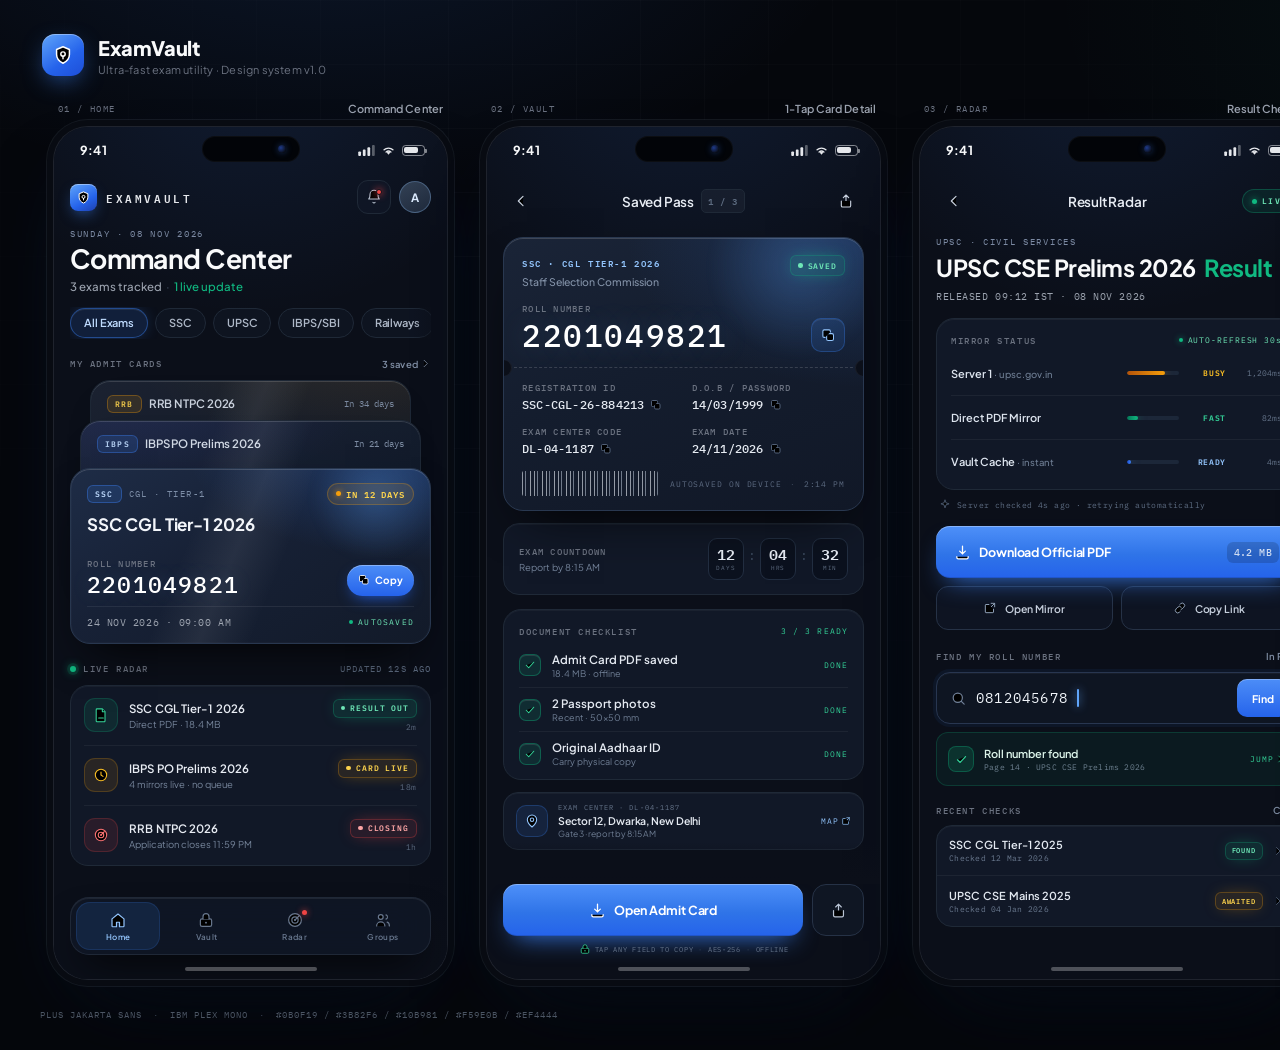
==== design/index.html @ 0d9f6119 "ExamVault: Flutter app, edge infra, design system App (Flutter 3.47, Material 3, Riverpod 3): - 4 sc" ====
<!DOCTYPE html>
<html lang="en">
<head>
<meta charset="UTF-8" />
<meta name="viewport" content="width=device-width, initial-scale=1.0" />
<title>ExamVault — Mobile UI · Dark Navy</title>
<link rel="preconnect" href="https://fonts.googleapis.com" />
<link rel="preconnect" href="https://fonts.gstatic.com" crossorigin />
<link href="https://fonts.googleapis.com/css2?family=Plus+Jakarta+Sans:wght@400;500;600;700;800&family=IBM+Plex+Mono:wght@400;500;600&display=swap" rel="stylesheet" />
<link rel="stylesheet" href="styles.css" />
</head>
<body>

<svg width="0" height="0" style="position:absolute" aria-hidden="true">
  <defs>
    <symbol id="i-vault" viewBox="0 0 24 24"><path d="M12 3l7 3v5.5c0 4.3-2.9 7.6-7 9.5-4.1-1.9-7-5.2-7-9.5V6l7-3z" stroke="currentColor" stroke-width="1.6" stroke-linejoin="round"/><circle cx="12" cy="11" r="2.4" stroke="currentColor" stroke-width="1.6"/><path d="M12 13.4V16" stroke="currentColor" stroke-width="1.6" stroke-linecap="round"/></symbol>
    <symbol id="i-bell" viewBox="0 0 24 24"><path d="M18 8a6 6 0 10-12 0c0 6-2 7-2 7h16s-2-1-2-7" stroke="currentColor" stroke-width="1.6" stroke-linecap="round" stroke-linejoin="round"/><path d="M13.7 20a2 2 0 01-3.4 0" stroke="currentColor" stroke-width="1.6" stroke-linecap="round"/></symbol>
    <symbol id="i-copy" viewBox="0 0 24 24"><rect x="9" y="9" width="11" height="11" rx="2.5" stroke="currentColor" stroke-width="1.7"/><path d="M15 6.5V5a2 2 0 00-2-2H5a2 2 0 00-2 2v8a2 2 0 002 2h1.5" stroke="currentColor" stroke-width="1.7" stroke-linecap="round"/></symbol>
    <symbol id="i-chev" viewBox="0 0 24 24"><path d="M9 5l7 7-7 7" stroke="currentColor" stroke-width="1.8" stroke-linecap="round" stroke-linejoin="round"/></symbol>
    <symbol id="i-back" viewBox="0 0 24 24"><path d="M15 5l-7 7 7 7" stroke="currentColor" stroke-width="1.8" stroke-linecap="round" stroke-linejoin="round"/></symbol>
    <symbol id="i-share" viewBox="0 0 24 24"><path d="M12 15V3m0 0L8 7m4-4l4 4" stroke="currentColor" stroke-width="1.7" stroke-linecap="round" stroke-linejoin="round"/><path d="M5 12v7a2 2 0 002 2h10a2 2 0 002-2v-7" stroke="currentColor" stroke-width="1.7" stroke-linecap="round"/></symbol>
    <symbol id="i-x" viewBox="0 0 24 24"><path d="M6 6l12 12M18 6L6 18" stroke="currentColor" stroke-width="1.8" stroke-linecap="round"/></symbol>
    <symbol id="i-search" viewBox="0 0 24 24"><circle cx="11" cy="11" r="6.5" stroke="currentColor" stroke-width="1.7"/><path d="M16 16l4 4" stroke="currentColor" stroke-width="1.7" stroke-linecap="round"/></symbol>
    <symbol id="i-download" viewBox="0 0 24 24"><path d="M12 3v11m0 0l-4-4m4 4l4-4" stroke="currentColor" stroke-width="1.8" stroke-linecap="round" stroke-linejoin="round"/><path d="M4 18v1a2 2 0 002 2h12a2 2 0 002-2v-1" stroke="currentColor" stroke-width="1.8" stroke-linecap="round"/></symbol>
    <symbol id="i-check" viewBox="0 0 24 24"><path d="M4.5 12.5l5 5 10-11" stroke="currentColor" stroke-width="2.1" stroke-linecap="round" stroke-linejoin="round"/></symbol>
    <symbol id="i-pdf" viewBox="0 0 24 24"><path d="M6 2.8h8l4 4V21a1.2 1.2 0 01-1.2 1.2H6A1.2 1.2 0 014.8 21V4A1.2 1.2 0 016 2.8z" stroke="currentColor" stroke-width="1.6" stroke-linejoin="round"/><path d="M14 3v4.2h4.2" stroke="currentColor" stroke-width="1.6" stroke-linejoin="round"/><path d="M8.5 16.5h7" stroke="currentColor" stroke-width="1.6" stroke-linecap="round"/></symbol>
    <symbol id="i-clock" viewBox="0 0 24 24"><circle cx="12" cy="12" r="8.5" stroke="currentColor" stroke-width="1.6"/><path d="M12 7.5V12l3 2" stroke="currentColor" stroke-width="1.6" stroke-linecap="round" stroke-linejoin="round"/></symbol>
    <symbol id="i-home" viewBox="0 0 24 24"><path d="M4 10.5L12 4l8 6.5V20a1 1 0 01-1 1h-5v-6h-4v6H5a1 1 0 01-1-1v-9.5z" stroke="currentColor" stroke-width="1.6" stroke-linejoin="round"/></symbol>
    <symbol id="i-lock" viewBox="0 0 24 24"><rect x="4.5" y="10.5" width="15" height="10" rx="2.2" stroke="currentColor" stroke-width="1.6"/><path d="M8 10.5V7.5a4 4 0 018 0v3" stroke="currentColor" stroke-width="1.6" stroke-linecap="round"/><circle cx="12" cy="15.5" r="1.3" fill="currentColor"/></symbol>
    <symbol id="i-radar" viewBox="0 0 24 24"><circle cx="12" cy="12" r="8.5" stroke="currentColor" stroke-width="1.6"/><circle cx="12" cy="12" r="4.2" stroke="currentColor" stroke-width="1.6"/><path d="M12 12l5-5" stroke="currentColor" stroke-width="1.6" stroke-linecap="round"/><circle cx="12" cy="12" r="1.4" fill="currentColor"/></symbol>
    <symbol id="i-users" viewBox="0 0 24 24"><circle cx="9" cy="8" r="3.2" stroke="currentColor" stroke-width="1.6"/><path d="M3.5 20c0-3.2 2.5-5.4 5.5-5.4s5.5 2.2 5.5 5.4" stroke="currentColor" stroke-width="1.6" stroke-linecap="round"/><path d="M16 5.2a3 3 0 010 5.6M17.5 14.9c1.8.5 3 2.2 3 5.1" stroke="currentColor" stroke-width="1.6" stroke-linecap="round"/></symbol>
    <symbol id="i-external" viewBox="0 0 24 24"><path d="M14 4h6v6M20 4l-8 8" stroke="currentColor" stroke-width="1.7" stroke-linecap="round" stroke-linejoin="round"/><path d="M18 14v5a1 1 0 01-1 1H5a1 1 0 01-1-1V7a1 1 0 011-1h5" stroke="currentColor" stroke-width="1.7" stroke-linecap="round"/></symbol>
    <symbol id="i-link" viewBox="0 0 24 24"><path d="M10 13.5a4 4 0 005.7 0l3-3a4 4 0 10-5.7-5.7L11.5 6.3" stroke="currentColor" stroke-width="1.7" stroke-linecap="round"/><path d="M14 10.5a4 4 0 00-5.7 0l-3 3a4 4 0 105.7 5.7l1.5-1.5" stroke="currentColor" stroke-width="1.7" stroke-linecap="round"/></symbol>
    <symbol id="i-spark" viewBox="0 0 24 24"><path d="M12 3l1.7 5.3L19 10l-5.3 1.7L12 17l-1.7-5.3L5 10l5.3-1.7L12 3z" stroke="currentColor" stroke-width="1.5" stroke-linejoin="round"/></symbol>
    <symbol id="i-whatsapp" viewBox="0 0 24 24"><path d="M20.4 11.7a8.3 8.3 0 01-12.3 7.3L3.5 20.5l1.6-4.5a8.3 8.3 0 1115.3-4.3z" stroke="currentColor" stroke-width="1.5" stroke-linejoin="round"/><path d="M8.7 8.1c.2-.5.5-.5.8-.5h.6c.2 0 .4.1.5.4l.7 1.7c.1.2 0 .5-.2.7l-.5.5c.6 1.2 1.5 2 2.7 2.6l.5-.6c.2-.2.4-.3.7-.2l1.7.8c.2.1.4.3.4.6v.6c0 .7-.6 1.3-1.4 1.4-3.6.4-7.4-3.4-6.9-7 .1-.5.3-.8.4-1z" fill="currentColor" stroke="none"/></symbol>
    <symbol id="i-send" viewBox="0 0 24 24"><path d="M21 3L3 10.5l7.2 2.8L13 20l8-17z" stroke="currentColor" stroke-width="1.6" stroke-linejoin="round"/><path d="M10.2 13.3L21 3" stroke="currentColor" stroke-width="1.6" stroke-linejoin="round"/></symbol>
    <symbol id="i-save" viewBox="0 0 24 24"><path d="M12 3v11m0 0l-4-4m4 4l4-4" stroke="currentColor" stroke-width="1.7" stroke-linecap="round" stroke-linejoin="round"/><path d="M4 17v2a2 2 0 002 2h12a2 2 0 002-2v-2" stroke="currentColor" stroke-width="1.7" stroke-linecap="round"/></symbol>
    <symbol id="i-pin" viewBox="0 0 24 24"><path d="M12 21s7-6.1 7-11a7 7 0 10-14 0c0 4.9 7 11 7 11z" stroke="currentColor" stroke-width="1.6" stroke-linejoin="round"/><circle cx="12" cy="10" r="2.6" stroke="currentColor" stroke-width="1.6"/></symbol>
    <symbol id="i-wa-solid" viewBox="0 0 24 24"><path fill="currentColor" fill-rule="evenodd" clip-rule="evenodd" d="M12 2.2a9.8 9.8 0 00-8.4 14.9L2.2 21.8l4.9-1.3A9.8 9.8 0 1012 2.2zm-4.3 5.2c.2-.4.4-.5.7-.5h.5c.2 0 .4.1.5.4l.7 1.7c.1.2 0 .4-.1.6l-.5.5c-.1.1-.1.3 0 .5.6 1.1 1.4 1.9 2.5 2.5.2.1.4.1.5 0l.6-.6c.1-.2.3-.2.5-.2l1.7.8c.2.1.3.3.3.5v.6c0 .7-.6 1.3-1.3 1.4-3.5.4-7-3-6.8-6.5 0-.5.2-1 .2-1.2z"/></symbol>
  </defs>
</svg>

<header class="deck-head">
  <div class="deck-brand">
    <div class="deck-mark"><svg class="ic"><use href="#i-vault"/></svg></div>
    <div>
      <div class="deck-title">ExamVault</div>
      <div class="deck-sub">Ultra-fast exam utility · Design system v1.0</div>
    </div>
  </div>
  <div class="deck-meta">
    <span class="meta-chip">393 × 852</span>
    <span class="meta-chip">8px grid</span>
    <span class="meta-chip">Deep Navy</span>
    <span class="meta-chip meta-chip--accent">4 screens</span>
  </div>
</header>

<main class="deck">
  <div class="screen-wrap">
    <div class="screen-label"><span>01 / HOME</span><span class="screen-label-name">Command Center</span></div>
    <section class="phone" id="frame-1">
      <div class="screen">
        <div class="island"></div>
        <div class="statusbar">
          <span class="status-time">9:41</span>
          <div class="status-icons">
            <svg viewBox="0 0 18 12" class="sig"><rect x="0" y="7" width="3" height="5" rx="1"/><rect x="5" y="5" width="3" height="7" rx="1"/><rect x="10" y="2.5" width="3" height="9.5" rx="1"/><rect x="15" y="0" width="3" height="12" rx="1" opacity=".35"/></svg>
            <svg viewBox="0 0 16 12" class="wifi"><path d="M8 10.6l2-2.4a3 3 0 00-4 0l2 2.4z"/><path d="M3.2 5.3a7 7 0 019.6 0" fill="none" stroke="currentColor" stroke-width="1.5" stroke-linecap="round"/><path d="M5.4 7.6a4.2 4.2 0 015.2 0" fill="none" stroke="currentColor" stroke-width="1.5" stroke-linecap="round"/></svg>
            <span class="battery"><span></span></span>
          </div>
        </div>

        <div class="scroll">
          <div class="appbar">
            <div class="brand">
              <span class="brand-mark"><svg class="ic"><use href="#i-vault"/></svg></span>
              <span class="brand-word">EXAMVAULT</span>
            </div>
            <div class="appbar-actions">
              <button class="icon-btn"><svg class="ic"><use href="#i-bell"/></svg><i class="notif-dot"></i></button>
              <div class="avatar">A</div>
            </div>
          </div>

          <div class="hero">
            <div class="eyebrow">SUNDAY · 08 NOV 2026</div>
            <h1>Command Center</h1>
            <p class="hero-sub">3 exams tracked <span class="dot-sep">·</span> <span class="text-green">1 live update</span></p>
          </div>

          <div class="chips">
            <button class="chip chip--active">All Exams</button>
            <button class="chip">SSC</button>
            <button class="chip">UPSC</button>
            <button class="chip">IBPS/SBI</button>
            <button class="chip">Railways</button>
            <button class="chip">State PSC</button>
          </div>

          <div class="section-head">
            <span class="mono-label">MY ADMIT CARDS</span>
            <span class="section-action">3 saved <svg class="ic ic--xs"><use href="#i-chev"/></svg></span>
          </div>

          <div class="wallet">
            <div class="wallet-card wallet-card--3">
              <div class="wc-top">
                <span class="exam-badge exam-badge--rail">RRB</span>
                <span class="wc-back-name">RRB NTPC 2026</span>
                <span class="wc-back-meta">In 34 days</span>
              </div>
            </div>
            <div class="wallet-card wallet-card--2">
              <div class="wc-top">
                <span class="exam-badge exam-badge--blue">IBPS</span>
                <span class="wc-back-name">IBPS PO Prelims 2026</span>
                <span class="wc-back-meta">In 21 days</span>
              </div>
            </div>
            <div class="wallet-card wallet-card--front">
              <div class="wc-glow"></div>
              <div class="wc-top">
                <span class="exam-badge exam-badge--blue">SSC</span>
                <span class="wc-code">CGL · TIER-1</span>
                <span class="countdown"><i></i>IN 12 DAYS</span>
              </div>
              <div class="wc-name">SSC CGL Tier-1 2026</div>
              <div class="roll-row">
                <div>
                  <div class="field-label">ROLL NUMBER</div>
                  <div class="roll-value">2201049821</div>
                </div>
                <button class="copy-pill"><svg class="ic ic--sm"><use href="#i-copy"/></svg>Copy</button>
              </div>
              <div class="wc-foot">
                <span class="mono-meta">24 NOV 2026 · 09:00 AM</span>
                <span class="wc-status"><i></i>AUTOSAVED</span>
              </div>
            </div>
          </div>

          <div class="section-head section-head--radar">
            <div class="radar-label"><span class="pulse-dot"></span><span class="mono-label">LIVE RADAR</span></div>
            <span class="updated">UPDATED 12s AGO</span>
          </div>

          <div class="feed">
            <button class="feed-row">
              <div class="feed-ico feed-ico--green"><svg class="ic"><use href="#i-pdf"/></svg></div>
              <div class="feed-main">
                <div class="feed-title">SSC CGL Tier-1 2026</div>
                <div class="feed-sub">Direct PDF · 18.4 MB</div>
              </div>
              <div class="feed-right">
                <span class="status-pill status-pill--green"><i></i>RESULT OUT</span>
                <span class="feed-time">2m</span>
              </div>
            </button>
            <div class="feed-div"></div>
            <button class="feed-row">
              <div class="feed-ico feed-ico--amber"><svg class="ic"><use href="#i-clock"/></svg></div>
              <div class="feed-main">
                <div class="feed-title">IBPS PO Prelims 2026</div>
                <div class="feed-sub">4 mirrors live · no queue</div>
              </div>
              <div class="feed-right">
                <span class="status-pill status-pill--amber"><i></i>CARD LIVE</span>
                <span class="feed-time">18m</span>
              </div>
            </button>
            <div class="feed-div"></div>
            <button class="feed-row">
              <div class="feed-ico feed-ico--red"><svg class="ic"><use href="#i-radar"/></svg></div>
              <div class="feed-main">
                <div class="feed-title">RRB NTPC 2026</div>
                <div class="feed-sub">Application closes 11:59 PM</div>
              </div>
              <div class="feed-right">
                <span class="status-pill status-pill--red"><i></i>CLOSING</span>
                <span class="feed-time">1h</span>
              </div>
            </button>
          </div>
        </div>

        <nav class="tabbar">
          <button class="tab tab--active"><svg class="ic"><use href="#i-home"/></svg><span>Home</span></button>
          <button class="tab"><svg class="ic"><use href="#i-lock"/></svg><span>Vault</span></button>
          <button class="tab"><span class="tab-dot-wrap"><svg class="ic"><use href="#i-radar"/></svg><i class="tab-dot"></i></span><span>Radar</span></button>
          <button class="tab"><svg class="ic"><use href="#i-users"/></svg><span>Groups</span></button>
        </nav>
        <div class="home-indicator"></div>
      </div>
    </section>
  </div>

  <div class="screen-wrap">
    <div class="screen-label"><span>02 / VAULT</span><span class="screen-label-name">1-Tap Card Detail</span></div>
    <section class="phone" id="frame-2">
      <div class="screen">
        <div class="island"></div>
        <div class="statusbar">
          <span class="status-time">9:41</span>
          <div class="status-icons">
            <svg viewBox="0 0 18 12" class="sig"><rect x="0" y="7" width="3" height="5" rx="1"/><rect x="5" y="5" width="3" height="7" rx="1"/><rect x="10" y="2.5" width="3" height="9.5" rx="1"/><rect x="15" y="0" width="3" height="12" rx="1" opacity=".35"/></svg>
            <svg viewBox="0 0 16 12" class="wifi"><path d="M8 10.6l2-2.4a3 3 0 00-4 0l2 2.4z"/><path d="M3.2 5.3a7 7 0 019.6 0" fill="none" stroke="currentColor" stroke-width="1.5" stroke-linecap="round"/><path d="M5.4 7.6a4.2 4.2 0 015.2 0" fill="none" stroke="currentColor" stroke-width="1.5" stroke-linecap="round"/></svg>
            <span class="battery"><span></span></span>
          </div>
        </div>

        <div class="scroll">
          <div class="navbar">
            <button class="icon-btn icon-btn--ghost"><svg class="ic"><use href="#i-back"/></svg></button>
            <div class="nav-title">Saved Pass <span class="nav-count">1 / 3</span></div>
            <button class="icon-btn icon-btn--ghost"><svg class="ic"><use href="#i-share"/></svg></button>
          </div>

          <div class="pass">
            <div class="pass-halo"></div>
            <div class="pass-head">
              <div>
                <div class="pass-kicker">SSC · CGL TIER-1 2026</div>
                <div class="pass-org">Staff Selection Commission</div>
              </div>
              <span class="status-pill status-pill--green status-pill--solid"><i></i>SAVED</span>
            </div>

            <div class="pass-roll">
              <div class="field-label">ROLL NUMBER</div>
              <div class="pass-roll-line">
                <span class="pass-roll-value">2201049821</span>
                <button class="copy-btn"><svg class="ic"><use href="#i-copy"/></svg></button>
              </div>
            </div>

            <div class="perforation"><span class="notch notch--l"></span><span class="notch notch--r"></span></div>

            <div class="pass-grid">
              <div class="kv">
                <div class="field-label">REGISTRATION ID</div>
                <div class="kv-line"><span class="kv-value">SSC-CGL-26-884213</span><svg class="ic ic--xs kv-copy"><use href="#i-copy"/></svg></div>
              </div>
              <div class="kv">
                <div class="field-label">D.O.B / PASSWORD</div>
                <div class="kv-line"><span class="kv-value">14/03/1999</span><svg class="ic ic--xs kv-copy"><use href="#i-copy"/></svg></div>
              </div>
              <div class="kv">
                <div class="field-label">EXAM CENTER CODE</div>
                <div class="kv-line"><span class="kv-value">DL-04-1187</span><svg class="ic ic--xs kv-copy"><use href="#i-copy"/></svg></div>
              </div>
              <div class="kv">
                <div class="field-label">EXAM DATE</div>
                <div class="kv-line"><span class="kv-value">24/11/2026</span><svg class="ic ic--xs kv-copy"><use href="#i-copy"/></svg></div>
              </div>
            </div>

            <div class="pass-foot">
              <div class="barcode"></div>
              <div class="pass-foot-meta">AUTOSAVED ON DEVICE <span class="pass-dot">·</span> 2:14 PM</div>
            </div>
          </div>

          <div class="countdown-card">
            <div class="cd-left">
              <div class="field-label">EXAM COUNTDOWN</div>
              <div class="cd-sub">Report by 8:15 AM</div>
            </div>
            <div class="cd-clock">
              <div class="cd-unit"><span class="cd-num">12</span><span class="cd-lbl">DAYS</span></div>
              <span class="cd-colon">:</span>
              <div class="cd-unit"><span class="cd-num">04</span><span class="cd-lbl">HRS</span></div>
              <span class="cd-colon">:</span>
              <div class="cd-unit"><span class="cd-num">32</span><span class="cd-lbl">MIN</span></div>
            </div>
          </div>

          <div class="checklist">
            <div class="checklist-head">
              <span class="mono-label">DOCUMENT CHECKLIST</span>
              <span class="checklist-count">3 / 3 READY</span>
            </div>
            <div class="check-row">
              <span class="check-box"><svg class="ic"><use href="#i-check"/></svg></span>
              <div class="check-main"><div class="check-title">Admit Card PDF saved</div><div class="check-sub">18.4 MB · offline</div></div>
              <span class="check-state">DONE</span>
            </div>
            <div class="check-row">
              <span class="check-box"><svg class="ic"><use href="#i-check"/></svg></span>
              <div class="check-main"><div class="check-title">2 Passport photos</div><div class="check-sub">Recent · 50×50 mm</div></div>
              <span class="check-state">DONE</span>
            </div>
            <div class="check-row">
              <span class="check-box"><svg class="ic"><use href="#i-check"/></svg></span>
              <div class="check-main"><div class="check-title">Original Aadhaar ID</div><div class="check-sub">Carry physical copy</div></div>
              <span class="check-state">DONE</span>
            </div>
          </div>

          <div class="center-card">
            <span class="center-ico"><svg class="ic"><use href="#i-pin"/></svg></span>
            <div class="center-main">
              <div class="center-kicker">EXAM CENTER · DL-04-1187</div>
              <div class="center-name">Sector 12, Dwarka, New Delhi</div>
              <div class="center-sub">Gate 3 · report by 8:15 AM</div>
            </div>
            <span class="center-link">MAP <svg class="ic ic--xs"><use href="#i-external"/></svg></span>
          </div>
        </div>

        <div class="action-dock">
          <div class="cta-row">
            <button class="btn btn--primary"><svg class="ic"><use href="#i-download"/></svg>Open Admit Card</button>
            <button class="btn btn--icon"><svg class="ic"><use href="#i-share"/></svg></button>
          </div>
          <div class="vault-foot"><svg class="ic ic--xs"><use href="#i-lock"/></svg>Tap any field to copy <span>·</span> AES-256 <span>·</span> offline</div>
        </div>
        <div class="home-indicator"></div>
      </div>
    </section>
  </div>

  <div class="screen-wrap">
    <div class="screen-label"><span>03 / RADAR</span><span class="screen-label-name">Result Checker</span></div>
    <section class="phone" id="frame-3">
      <div class="screen">
        <div class="island"></div>
        <div class="statusbar">
          <span class="status-time">9:41</span>
          <div class="status-icons">
            <svg viewBox="0 0 18 12" class="sig"><rect x="0" y="7" width="3" height="5" rx="1"/><rect x="5" y="5" width="3" height="7" rx="1"/><rect x="10" y="2.5" width="3" height="9.5" rx="1"/><rect x="15" y="0" width="3" height="12" rx="1" opacity=".35"/></svg>
            <svg viewBox="0 0 16 12" class="wifi"><path d="M8 10.6l2-2.4a3 3 0 00-4 0l2 2.4z"/><path d="M3.2 5.3a7 7 0 019.6 0" fill="none" stroke="currentColor" stroke-width="1.5" stroke-linecap="round"/><path d="M5.4 7.6a4.2 4.2 0 015.2 0" fill="none" stroke="currentColor" stroke-width="1.5" stroke-linecap="round"/></svg>
            <span class="battery"><span></span></span>
          </div>
        </div>

        <div class="scroll">
          <div class="navbar">
            <button class="icon-btn icon-btn--ghost"><svg class="ic"><use href="#i-back"/></svg></button>
            <div class="nav-title">Result Radar</div>
            <span class="live-chip"><i></i>LIVE</span>
          </div>

          <div class="result-head">
            <div class="eyebrow">UPSC · CIVIL SERVICES</div>
            <h1>UPSC CSE Prelims 2026 <span class="text-green">Result</span></h1>
            <p class="result-meta"><span class="mono-meta">RELEASED 09:12 IST · 08 NOV 2026</span></p>
          </div>

          <div class="server-card">
            <div class="server-head">
              <span class="mono-label">MIRROR STATUS</span>
              <span class="server-auto"><i></i>AUTO-REFRESH 30s</span>
            </div>

            <div class="server-row">
              <span class="server-name">Server 1 <span>· upsc.gov.in</span></span>
              <div class="latency"><div class="latency-bar latency-bar--amber" style="width:74%"></div></div>
              <span class="server-state server-state--amber">BUSY</span>
              <span class="server-ms">1,204ms</span>
            </div>
            <div class="server-row">
              <span class="server-name">Direct PDF Mirror</span>
              <div class="latency"><div class="latency-bar latency-bar--green" style="width:22%"></div></div>
              <span class="server-state server-state--green">FAST</span>
              <span class="server-ms">82ms</span>
            </div>
            <div class="server-row">
              <span class="server-name">Vault Cache <span>· instant</span></span>
              <div class="latency"><div class="latency-bar latency-bar--blue" style="width:8%"></div></div>
              <span class="server-state server-state--blue">READY</span>
              <span class="server-ms">4ms</span>
            </div>
          </div>

          <div class="auto-note auto-note--server">
            <svg class="ic ic--sm"><use href="#i-spark"/></svg>
            Server checked 4s ago · retrying automatically
          </div>

          <button class="btn btn--primary btn--wide">
            <svg class="ic"><use href="#i-download"/></svg>
            Download Official PDF
            <span class="btn-meta">4.2 MB</span>
          </button>
          <div class="btn-pair">
            <button class="btn btn--outline"><svg class="ic"><use href="#i-external"/></svg>Open Mirror</button>
            <button class="btn btn--outline"><svg class="ic"><use href="#i-link"/></svg>Copy Link</button>
          </div>

          <div class="search-block">
            <div class="section-head">
              <span class="mono-label">FIND MY ROLL NUMBER</span>
              <span class="section-action">In PDF</span>
            </div>
            <div class="search-bar">
              <svg class="ic search-ic"><use href="#i-search"/></svg>
              <span class="search-value">0812045678</span>
              <span class="caret"></span>
              <button class="find-btn">Find</button>
            </div>
            <div class="found">
              <span class="found-ico"><svg class="ic"><use href="#i-check"/></svg></span>
              <div class="found-main">
                <div class="found-title">Roll number found</div>
                <div class="found-sub">Page 14 · UPSC CSE Prelims 2026</div>
              </div>
              <span class="found-link">JUMP <svg class="ic ic--xs"><use href="#i-chev"/></svg></span>
            </div>
          </div>

          <div class="recent">
            <div class="section-head">
              <span class="mono-label">RECENT CHECKS</span>
              <span class="section-action">Clear</span>
            </div>
            <div class="recent-list">
              <button class="recent-row">
                <div class="recent-main">
                  <div class="recent-title">SSC CGL Tier-1 2025</div>
                  <div class="recent-sub">Checked 12 Mar 2026</div>
                </div>
                <span class="status-pill status-pill--green">FOUND</span>
                <svg class="ic recent-chev"><use href="#i-chev"/></svg>
              </button>
              <button class="recent-row">
                <div class="recent-main">
                  <div class="recent-title">UPSC CSE Mains 2025</div>
                  <div class="recent-sub">Checked 04 Jan 2026</div>
                </div>
                <span class="status-pill status-pill--amber">AWAITED</span>
                <svg class="ic recent-chev"><use href="#i-chev"/></svg>
              </button>
            </div>
          </div>
        </div>
        <div class="home-indicator"></div>
      </div>
    </section>
  </div>

  <div class="screen-wrap">
    <div class="screen-label"><span>04 / SHARE</span><span class="screen-label-name">WhatsApp Card</span></div>
    <section class="phone" id="frame-4">
      <div class="screen">
        <div class="island"></div>
        <div class="statusbar">
          <span class="status-time">9:41</span>
          <div class="status-icons">
            <svg viewBox="0 0 18 12" class="sig"><rect x="0" y="7" width="3" height="5" rx="1"/><rect x="5" y="5" width="3" height="7" rx="1"/><rect x="10" y="2.5" width="3" height="9.5" rx="1"/><rect x="15" y="0" width="3" height="12" rx="1" opacity=".35"/></svg>
            <svg viewBox="0 0 16 12" class="wifi"><path d="M8 10.6l2-2.4a3 3 0 00-4 0l2 2.4z"/><path d="M3.2 5.3a7 7 0 019.6 0" fill="none" stroke="currentColor" stroke-width="1.5" stroke-linecap="round"/><path d="M5.4 7.6a4.2 4.2 0 015.2 0" fill="none" stroke="currentColor" stroke-width="1.5" stroke-linecap="round"/></svg>
            <span class="battery"><span></span></span>
          </div>
        </div>

        <div class="scroll">
          <div class="navbar">
            <button class="icon-btn icon-btn--ghost"><svg class="ic"><use href="#i-x"/></svg></button>
            <div class="nav-title">Share Card</div>
            <span class="ph-pill">PREVIEW</span>
          </div>

          <div class="share-stage">
            <div class="share-glow"></div>
            <div class="share-card">
              <div class="sc-alert">
                <span>🚨 RESULT IS LIVE</span>
                <span class="sc-alert-date">08 NOV 2026</span>
              </div>
              <div class="sc-body">
                <div class="sc-brandrow">
                  <div class="sc-brand"><span class="sc-mark"><svg class="ic"><use href="#i-vault"/></svg></span>EXAMVAULT</div>
                  <span class="sc-link">examvault.in</span>
                </div>
                <div class="sc-exam">SSC CGL · TIER-1 2026</div>
                <div class="sc-headline">RESULT<br/>IS <span class="sc-mark-word">LIVE</span></div>
                <div class="sc-sub">Cut-off &amp; direct PDF link inside</div>
                <div class="sc-cutoff">
                  <div class="sc-cutoff-label">CUT-OFF · TIER-1</div>
                  <div class="sc-cutoff-grid">
                    <div><span>UR</span><b>152.5</b></div>
                    <div><span>OBC</span><b>149.0</b></div>
                    <div><span>SC</span><b>141.0</b></div>
                    <div><span>ST</span><b>138.5</b></div>
                  </div>
                </div>
                <div class="sc-cta">
                  <span>Check your roll no.</span>
                  <span class="sc-cta-arrow">→</span>
                </div>
                <div class="sc-foot">JOIN 12,480 ASPIRANTS <span>·</span> VERIFIED SOURCE <span>·</span> FREE</div>
              </div>
            </div>
          </div>

          <div class="share-row">
            <button class="share-target share-target--on">
              <span class="share-ico share-ico--wa"><svg class="ic"><use href="#i-wa-solid"/></svg></span>
              <span>WhatsApp</span>
            </button>
            <button class="share-target">
              <span class="share-ico share-ico--tg"><svg class="ic"><use href="#i-send"/></svg></span>
              <span>Telegram</span>
            </button>
            <button class="share-target">
              <span class="share-ico"><svg class="ic"><use href="#i-link"/></svg></span>
              <span>Copy link</span>
            </button>
            <button class="share-target">
              <span class="share-ico"><svg class="ic"><use href="#i-save"/></svg></span>
              <span>Save</span>
            </button>
          </div>

          <div class="share-group">
            <span class="group-ico"><svg class="ic"><use href="#i-wa-solid"/></svg></span>
            <div class="group-main">
              <div class="group-title">SSC CGL 2026 Warriors</div>
              <div class="group-sub">248 members · WhatsApp group</div>
            </div>
            <span class="group-change">CHANGE</span>
          </div>

          <button class="btn btn--wa btn--wide"><svg class="ic"><use href="#i-wa-solid"/></svg>Share to study group</button>

          <div class="attach">
            <div class="attach-main">
              <div class="attach-title">Attach cut-off PDF</div>
              <div class="attach-sub">4.2 MB · mirrors included</div>
            </div>
            <span class="switch switch--on"><i></i></span>
          </div>
          <div class="auto-note auto-note--center">Card auto-updates when the result drops</div>
        </div>
        <div class="home-indicator"></div>
      </div>
    </section>
  </div>
</main>

<footer class="deck-foot">
  <div>Plus Jakarta Sans <span>·</span> IBM Plex Mono <span>·</span> #0B0F19 / #3B82F6 / #10B981 / #F59E0B / #EF4444</div>
  <div>ExamVault · Neo-Utility · Flutter-ready components</div>
</footer>

<script>
  document.fonts.ready.then(() => document.documentElement.classList.add('fonts-ready'));
</script>
</body>
</html>
---- design/styles.css ----
/* ============================================================
   EXAMVAULT — Design System v1.0
   High-Trust Neo-Utility · Deep Navy · 393 × 852 · 8px grid
   ============================================================ */

:root{
  --bg:#0B0F19;
  --surface:#111827;
  --surface-2:#0F1624;
  --border:#1F2937;
  --border-strong:#263246;
  --blue:#3B82F6;
  --blue-bright:#60A5FA;
  --blue-soft:rgba(59,130,246,.14);
  --green:#10B981;
  --amber:#F59E0B;
  --red:#EF4444;
  --txt:#F9FAFB;
  --muted:#9CA3AF;
  --dim:#6B7280;
  --alabaster:#F8FAFC;
  --r-card:20px;
  --r-inner:16px;
  --r-pill:999px;
  --pad:16px;
  --font-ui:'Plus Jakarta Sans',-apple-system,BlinkMacSystemFont,'Segoe UI',sans-serif;
  --font-mono:'IBM Plex Mono','SFMono-Regular',Consolas,monospace;
  --shadow-card:inset 0 1px 0 rgba(255,255,255,.15),0 18px 40px -22px rgba(0,0,0,.9);
}

*{margin:0;padding:0;box-sizing:border-box}
html{background:#05070C}
body{
  font-family:var(--font-ui);
  color:var(--txt);
  background:
    radial-gradient(900px 500px at 18% -10%, rgba(59,130,246,.13), transparent 60%),
    radial-gradient(800px 480px at 85% 0%, rgba(16,185,129,.06), transparent 60%),
    #05070C;
  min-width:1800px;
  padding:34px 40px 30px;
  -webkit-font-smoothing:antialiased;
  text-rendering:optimizeLegibility;
}
body::before{
  content:"";position:fixed;inset:0;pointer-events:none;z-index:0;
  background-image:linear-gradient(rgba(255,255,255,.022) 1px,transparent 1px),linear-gradient(90deg,rgba(255,255,255,.022) 1px,transparent 1px);
  background-size:64px 64px;
  mask-image:radial-gradient(70% 60% at 50% 30%,#000 20%,transparent 100%);
}
button{font:inherit;color:inherit;background:none;border:0;cursor:pointer}
svg{display:block}
.ic{width:18px;height:18px;flex:none}
.ic--sm{width:14px;height:14px}
.ic--xs{width:12px;height:12px}

/* ---------------- Deck chrome ---------------- */
.deck-head,.deck,.deck-foot{position:relative;z-index:1}
.deck-head{
  max-width:1772px;margin:0 auto 26px;display:flex;align-items:flex-end;justify-content:space-between;
  padding:0 2px;
}
.deck-brand{display:flex;align-items:center;gap:14px}
.deck-mark{
  width:42px;height:42px;border-radius:13px;display:grid;place-items:center;color:#fff;
  background:linear-gradient(145deg,#60A5FA,#2563EB 60%,#1D4ED8);
  box-shadow:0 8px 26px -8px rgba(59,130,246,.85),inset 0 1px 0 rgba(255,255,255,.35);
}
.deck-mark .ic{width:22px;height:22px}
.deck-title{font-size:20px;font-weight:800;letter-spacing:-.4px}
.deck-sub{font-size:11px;color:var(--dim);margin-top:3px;letter-spacing:.2px}
.deck-meta{display:flex;gap:8px;align-items:center}
.meta-chip{
  height:30px;display:inline-flex;align-items:center;padding:0 12px;border-radius:8px;
  border:1px solid var(--border);background:rgba(17,24,39,.6);
  font-family:var(--font-mono);font-size:9.5px;letter-spacing:.9px;color:var(--muted);text-transform:uppercase;
}
.meta-chip--accent{border-color:rgba(59,130,246,.4);background:rgba(59,130,246,.1);color:#93C5FD}

.deck{max-width:1772px;margin:0 auto;display:flex;gap:40px;justify-content:center;align-items:flex-start}
.screen-wrap{width:393px;flex:none}
.screen-label{
  display:flex;align-items:center;justify-content:space-between;
  margin-bottom:12px;padding:0 4px;
  font-family:var(--font-mono);font-size:9px;letter-spacing:1.4px;color:var(--dim);text-transform:uppercase;
}
.screen-label-name{font-family:var(--font-ui);font-size:11px;font-weight:600;letter-spacing:.1px;color:var(--muted);text-transform:none}

.deck-foot{
  max-width:1772px;margin:30px auto 0;display:flex;justify-content:space-between;
  font-family:var(--font-mono);font-size:9px;letter-spacing:1px;color:#4B5563;text-transform:uppercase;
}
.deck-foot span{color:#374151;margin:0 5px}

/* ---------------- Device frame ---------------- */
.phone{
  width:393px;height:852px;border-radius:34px;position:relative;
  background:var(--bg);
  box-shadow:
    0 0 0 1px rgba(148,163,184,.16),
    0 0 0 7px #080B12,
    0 0 0 8px rgba(148,163,184,.1),
    0 50px 90px -30px rgba(0,0,0,.95),
    0 30px 80px -40px rgba(59,130,246,.35);
  overflow:hidden;
}
.screen{
  position:absolute;inset:0;overflow:hidden;
  background:
    radial-gradient(120% 55% at 50% -12%, rgba(59,130,246,.12), transparent 62%),
    var(--bg);
}
.screen::after{
  content:"";position:absolute;left:0;right:0;bottom:0;height:104px;z-index:5;pointer-events:none;
  background:linear-gradient(180deg,rgba(11,15,25,0),rgba(11,15,25,.86) 58%,#0B0F19 100%);
}
#frame-2 .screen::after,#frame-3 .screen::after,#frame-4 .screen::after{display:none}
.screen .scroll{
  position:relative;z-index:2;height:100%;overflow:hidden;
  padding:8px var(--pad) 0;
}
.island{
  position:absolute;top:9px;left:50%;transform:translateX(-50%);
  width:98px;height:26px;border-radius:999px;background:#020408;z-index:20;
  box-shadow:inset 0 0 0 1px rgba(255,255,255,.04);
}
.island::after{
  content:"";position:absolute;right:14px;top:9px;width:8px;height:8px;border-radius:50%;
  background:radial-gradient(circle at 35% 35%,#1E3A8A,#0A0F1C 70%);
  box-shadow:0 0 6px rgba(59,130,246,.35);
}

/* Status bar */
.statusbar{
  position:relative;z-index:15;height:44px;padding:0 22px 0 26px;
  display:flex;align-items:center;justify-content:space-between;
}
.status-time{font-size:12.5px;font-weight:700;letter-spacing:.2px;padding-top:2px}
.status-icons{display:flex;align-items:center;gap:6px;color:#E5E7EB;padding-top:2px}
.sig{width:17px;height:11px;fill:currentColor}
.wifi{width:15px;height:11px;fill:currentColor}
.battery{width:23px;height:11px;border:1.2px solid rgba(229,231,235,.55);border-radius:3.5px;position:relative;display:inline-block}
.battery::after{content:"";position:absolute;right:-3.4px;top:3px;width:2px;height:4px;background:rgba(229,231,235,.55);border-radius:0 1px 1px 0}
.battery span{position:absolute;inset:1.4px;width:66%;background:#E5E7EB;border-radius:2px}

/* Type utilities */
.eyebrow,.mono-label,.field-label,.mono-meta,.updated,.checklist-count,.nav-count,.pass-foot-meta{
  font-family:var(--font-mono);text-transform:uppercase;
}
.eyebrow{font-family:var(--font-mono);font-size:9px;letter-spacing:1.7px;color:#7C8AA3}
.mono-label{font-size:9px;letter-spacing:1.6px;color:var(--dim);font-weight:500}
.field-label{font-size:8.5px;letter-spacing:1.25px;color:var(--dim);font-weight:500}
.mono-meta{font-size:9.5px;letter-spacing:.55px;color:var(--muted)}
.text-green{color:var(--green)}
.dot-sep{color:#3A4658;margin:0 2px}

/* App bar + hero */
.appbar{height:32px;display:flex;align-items:center;justify-content:space-between;margin-top:2px}
.brand{display:flex;align-items:center;gap:9px}
.brand-mark{
  width:27px;height:27px;border-radius:8px;display:grid;place-items:center;color:#fff;
  background:linear-gradient(150deg,#60A5FA,#2563EB 62%,#1E40AF);
  box-shadow:0 6px 16px -6px rgba(59,130,246,.9),inset 0 1px 0 rgba(255,255,255,.4);
}
.brand-mark .ic{width:15px;height:15px}
.brand-word{font-family:var(--font-mono);font-size:10.5px;font-weight:600;letter-spacing:2.6px;color:#E5E7EB}
.appbar-actions{display:flex;align-items:center;gap:8px}
.icon-btn{
  width:34px;height:34px;border-radius:11px;display:grid;place-items:center;color:#B6C0CF;
  border:1px solid var(--border);background:rgba(17,24,39,.7);position:relative;
  transition:background .15s;
}
.icon-btn .ic{width:16px;height:16px}
.icon-btn--ghost{background:transparent;border-color:transparent;color:#C7D0DD;width:36px;height:36px}
.notif-dot{
  position:absolute;top:8px;right:8px;width:6px;height:6px;border-radius:50%;
  background:var(--red);border:1.5px solid #0B0F19;box-shadow:0 0 7px rgba(239,68,68,.9);
}
.avatar{
  width:32px;height:32px;border-radius:50%;display:grid;place-items:center;
  font-size:11.5px;font-weight:700;color:#DBEAFE;
  background:linear-gradient(150deg,#334155,#1E293B);
  border:1px solid rgba(147,197,253,.3);
}
.hero{margin-top:15px}
.hero h1{font-size:26.5px;line-height:1.12;font-weight:700;letter-spacing:-.7px;margin-top:5px;word-spacing:1px}
.hero-sub{font-size:11.5px;color:var(--muted);margin-top:5px;font-weight:500}

/* Chips */
.chips{display:flex;gap:7px;margin-top:13px;overflow:hidden;height:32px;align-items:center;position:relative}
.chips::after{content:"";position:absolute;right:-16px;top:0;bottom:0;width:34px;background:linear-gradient(90deg,transparent,#0B0F19);pointer-events:none}
.chip{
  height:30px;padding:0 13px;border-radius:var(--r-pill);flex:none;white-space:nowrap;
  border:1px solid var(--border);background:rgba(17,24,39,.55);
  font-size:11px;font-weight:600;color:#AEB8C7;letter-spacing:-.1px;
}
.chip--active{
  background:rgba(59,130,246,.15);border-color:rgba(59,130,246,.45);color:#BFDBFE;
  box-shadow:inset 0 1px 0 rgba(255,255,255,.08),0 0 18px -8px rgba(59,130,246,.9);
}

/* Section headers */
.section-head{display:flex;align-items:center;justify-content:space-between;margin-top:17px;height:16px}
.section-action{
  display:inline-flex;align-items:center;gap:2px;font-size:9.5px;font-weight:600;color:#7F8DA3;letter-spacing:.2px;
}
.section-action .ic{width:11px;height:11px}
.radar-label{display:flex;align-items:center;gap:7px}
.pulse-dot{
  width:6px;height:6px;border-radius:50%;background:var(--green);
  box-shadow:0 0 0 3px rgba(16,185,129,.14),0 0 10px rgba(16,185,129,.9);
  animation:pulse 2.2s ease-in-out infinite;
}
@keyframes pulse{0%,100%{opacity:1;box-shadow:0 0 0 2px rgba(16,185,129,.16),0 0 10px rgba(16,185,129,.85)}50%{opacity:.65;box-shadow:0 0 0 5px rgba(16,185,129,.05),0 0 4px rgba(16,185,129,.4)}}
.updated{font-size:8.5px;letter-spacing:1.1px;color:#5D6B80}

/* ---------------- Wallet stack ---------------- */
.wallet{position:relative;height:264px;margin-top:8px}
.wallet-card{
  position:absolute;left:0;right:0;overflow:hidden;
  border-radius:var(--r-card);
  border:1px solid var(--border);
  box-shadow:var(--shadow-card);
}
.wallet-card::after{
  content:"";position:absolute;inset:0;pointer-events:none;
  background:linear-gradient(112deg,transparent 34%,rgba(255,255,255,.07) 46%,transparent 58%);
}
.wallet-card--3{
  top:0;left:20px;right:20px;height:164px;padding:13px 16px;
  background:
    radial-gradient(140% 130% at 90% -20%, rgba(245,158,11,.1), transparent 55%),
    linear-gradient(155deg,#1C2433 0%,#141B28 58%,#101723 100%);
  opacity:.94;
}
.wallet-card--2{
  top:40px;left:10px;right:10px;height:164px;padding:13px 16px;
  background:
    radial-gradient(140% 130% at 8% -20%, rgba(99,102,241,.14), transparent 55%),
    linear-gradient(155deg,#1A2438 0%,#131C2C 58%,#0F1624 100%);
  opacity:.97;
}
.wallet-card--front{
  top:88px;height:176px;padding:15px 16px 14px;
  display:flex;flex-direction:column;
  background:
    radial-gradient(130% 120% at 100% -10%, rgba(59,130,246,.28), transparent 52%),
    linear-gradient(150deg,#1E2C46 0%,#172136 42%,#121A29 100%);
  border-color:#28374F;
  box-shadow:
    inset 0 1px 0 rgba(255,255,255,.15),
    inset 0 0 0 1px rgba(255,255,255,.02),
    0 22px 44px -20px rgba(0,0,0,.95);
}
.wc-glow{position:absolute;top:-32px;right:-20px;width:150px;height:120px;border-radius:50%;background:radial-gradient(circle,rgba(96,165,250,.28),transparent 65%);filter:blur(6px)}
.wc-top{position:relative;display:flex;align-items:center;gap:7px;height:20px}
.exam-badge{
  font-family:var(--font-mono);font-size:8px;font-weight:600;letter-spacing:1.2px;
  padding:4px 7px;border-radius:6px;line-height:1;
  background:rgba(59,130,246,.16);border:1px solid rgba(59,130,246,.38);color:#BFDBFE;
}
.exam-badge--rail{background:rgba(245,158,11,.13);border-color:rgba(245,158,11,.34);color:#FCD34D}
.wc-code{font-family:var(--font-mono);font-size:8.5px;letter-spacing:1.4px;color:#7C8DA6}
.countdown{
  margin-left:auto;height:22px;display:inline-flex;align-items:center;gap:5px;padding:0 8px;
  border-radius:var(--r-pill);font-family:var(--font-mono);font-size:8.5px;font-weight:600;letter-spacing:.9px;
  color:#FCD34D;background:rgba(245,158,11,.11);border:1px solid rgba(245,158,11,.26);
}
.countdown i{width:5px;height:5px;border-radius:50%;background:var(--amber);box-shadow:0 0 6px rgba(245,158,11,.9)}
.wc-name{font-size:17px;font-weight:700;letter-spacing:-.25px;word-spacing:1.4px;margin-top:9px;color:#F3F6FB;position:relative}
.roll-row{display:flex;align-items:flex-end;justify-content:space-between;margin-top:auto;position:relative}
.roll-value{
  font-family:var(--font-mono);font-size:23px;font-weight:500;letter-spacing:1.2px;
  color:#FFFFFF;line-height:1.05;margin-top:3px;font-variant-numeric:tabular-nums;
  text-shadow:0 0 22px rgba(147,197,253,.18);
}
.copy-pill{
  height:31px;padding:0 11px;border-radius:var(--r-pill);display:inline-flex;align-items:center;gap:5px;
  font-size:10px;font-weight:700;color:#fff;letter-spacing:.1px;
  background:linear-gradient(180deg,#4C8DF7,#2563EB);
  box-shadow:0 6px 16px -6px rgba(37,99,235,.95),inset 0 1px 0 rgba(255,255,255,.32);
}
.copy-pill .ic{width:12px;height:12px}
.wc-foot{display:flex;align-items:center;justify-content:space-between;margin-top:10px;padding-top:9px;border-top:1px solid rgba(255,255,255,.07);position:relative}
.wc-status{display:inline-flex;align-items:center;gap:5px;font-family:var(--font-mono);font-size:8px;letter-spacing:1.2px;color:#6EE7B7}
.wc-status i{width:4px;height:4px;border-radius:50%;background:var(--green)}
.wc-back-name{font-size:11.5px;font-weight:600;color:#D6DEEA;letter-spacing:-.1px}
.wc-back-meta{margin-left:auto;font-family:var(--font-mono);font-size:8.5px;color:#8291A8}

/* ---------------- Live feed ---------------- */
.feed{
  margin-top:8px;background:var(--surface);border:1px solid var(--border);border-radius:18px;
  overflow:hidden;box-shadow:inset 0 1px 0 rgba(255,255,255,.04);
}
.feed-row{width:100%;display:flex;align-items:center;gap:11px;padding:0 13px;height:59px;text-align:left}
.feed-ico{width:34px;height:34px;border-radius:11px;display:grid;place-items:center;flex:none}
.feed-ico .ic{width:16px;height:16px}
.feed-ico--green{background:rgba(16,185,129,.11);color:#34D399;border:1px solid rgba(16,185,129,.2)}
.feed-ico--amber{background:rgba(245,158,11,.1);color:#FBBF24;border:1px solid rgba(245,158,11,.2)}
.feed-ico--red{background:rgba(239,68,68,.1);color:#F87171;border:1px solid rgba(239,68,68,.2)}
.feed-main{flex:1;min-width:0}
.feed-title{font-size:11.5px;font-weight:600;color:#E9EDF4;letter-spacing:0;word-spacing:.7px;white-space:nowrap;overflow:hidden;text-overflow:ellipsis}
.feed-sub{font-size:9.5px;color:#76859B;margin-top:2px;white-space:nowrap;overflow:hidden;text-overflow:ellipsis}
.feed-right{display:flex;flex-direction:column;align-items:flex-end;gap:4px}
.feed-time{font-family:var(--font-mono);font-size:8px;color:#5B697E;letter-spacing:.6px}
.feed-div{height:1px;background:rgba(255,255,255,.05);margin:0 13px}
.status-pill{
  display:inline-flex;align-items:center;gap:5px;height:19px;padding:0 7px;border-radius:6px;
  font-family:var(--font-mono);font-size:7.5px;font-weight:600;letter-spacing:.9px;white-space:nowrap;
}
.status-pill i{width:4.5px;height:4.5px;border-radius:50%;background:currentColor}
.status-pill--green{color:#6EE7B7;background:rgba(16,185,129,.12);border:1px solid rgba(16,185,129,.26);box-shadow:0 0 16px -6px rgba(16,185,129,.8)}
.status-pill--amber{color:#FCD34D;background:rgba(245,158,11,.1);border:1px solid rgba(245,158,11,.26);box-shadow:0 0 16px -6px rgba(245,158,11,.7)}
.status-pill--red{color:#FCA5A5;background:rgba(239,68,68,.1);border:1px solid rgba(239,68,68,.28);box-shadow:0 0 16px -6px rgba(239,68,68,.8)}
.status-pill--solid{height:21px;background:rgba(16,185,129,.14)}

/* ---------------- Tab bar ---------------- */
.tabbar{
  position:absolute;left:16px;right:16px;bottom:24px;height:58px;z-index:10;
  display:flex;align-items:center;gap:4px;padding:5px;border-radius:19px;
  background:rgba(17,24,39,.82);
  border:1px solid rgba(148,163,184,.13);
  box-shadow:0 18px 40px -16px rgba(0,0,0,.95),inset 0 1px 0 rgba(255,255,255,.07);
  backdrop-filter:blur(22px) saturate(140%);
}
.tab{
  flex:1;height:48px;border-radius:14px;display:flex;flex-direction:column;align-items:center;justify-content:center;gap:3px;
  color:#68778E;font-size:8px;font-weight:600;letter-spacing:.3px;
}
.tab .ic{width:18px;height:18px}
.tab--active{color:#93C5FD;background:rgba(59,130,246,.13);box-shadow:inset 0 0 0 1px rgba(59,130,246,.16)}
.tab-dot-wrap{position:relative;display:grid;place-items:center}
.tab-dot{position:absolute;top:-1px;right:-3px;width:5px;height:5px;border-radius:50%;background:var(--red);box-shadow:0 0 6px rgba(239,68,68,.9)}
.home-indicator{
  position:absolute;left:50%;bottom:8px;transform:translateX(-50%);
  width:132px;height:4px;border-radius:999px;background:rgba(255,255,255,.28);z-index:11;
}

/* ---------------- Shared nav ---------------- */
.navbar{height:40px;display:flex;align-items:center;justify-content:space-between;margin-top:2px}
.nav-title{font-size:13.5px;font-weight:600;letter-spacing:-.2px;color:#E8EDF4;display:flex;align-items:center;gap:7px}
.nav-count{font-size:8.5px;color:#5E6C81;letter-spacing:1px;background:rgba(255,255,255,.04);border:1px solid var(--border);padding:3px 6px;border-radius:5px}
.live-chip,.ph-pill{
  display:inline-flex;align-items:center;gap:5px;height:24px;padding:0 9px;border-radius:var(--r-pill);
  font-family:var(--font-mono);font-size:8px;font-weight:600;letter-spacing:1.2px;
}
.live-chip{color:#6EE7B7;background:rgba(16,185,129,.1);border:1px solid rgba(16,185,129,.28)}
.live-chip i{width:5px;height:5px;border-radius:50%;background:var(--green);box-shadow:0 0 7px rgba(16,185,129,.9);animation:pulse 2.2s infinite}
.ph-pill{color:#7C8AA3;background:rgba(255,255,255,.03);border:1px solid var(--border)}

/* ---------------- Buttons ---------------- */
.btn{
  height:52px;border-radius:14px;display:inline-flex;align-items:center;justify-content:center;gap:8px;
  font-size:12.5px;font-weight:700;letter-spacing:-.1px;padding:0 18px;
}
.btn .ic{width:17px;height:17px}
.btn--primary{
  color:#fff;
  background:linear-gradient(180deg,#4E90F9 0%,#2F74E8 55%,#2563EB 100%);
  box-shadow:0 12px 26px -12px rgba(59,130,246,.95),inset 0 1px 0 rgba(255,255,255,.32),inset 0 -1px 0 rgba(0,0,0,.14);
}
.btn--wide{width:100%;position:relative}
.btn-meta{
  margin-left:auto;font-family:var(--font-mono);font-size:9.5px;font-weight:500;color:rgba(255,255,255,.78);
  background:rgba(0,0,0,.16);padding:4px 7px;border-radius:6px;letter-spacing:.4px;
}
.btn--outline{
  height:44px;border-radius:12px;border:1px solid var(--border-strong);background:rgba(17,24,39,.7);
  color:#C7D0DD;font-size:10.5px;font-weight:600;flex:1;
}
.btn--outline .ic{width:14px;height:14px;color:#8FA0B8}
.btn--icon{width:52px;padding:0;flex:none;border:1px solid var(--border-strong);background:rgba(17,24,39,.75);color:#B9C4D4}
.btn-pair{display:flex;gap:8px;margin-top:8px}
.btn--wa{
  background:linear-gradient(180deg,#31E07A,#1FBE63);
  color:#05130B;
  box-shadow:0 12px 28px -12px rgba(37,211,102,.75),inset 0 1px 0 rgba(255,255,255,.35);
}

/* ---------------- Frame 2 : Pass ---------------- */
.pass{
  position:relative;margin-top:16px;border-radius:var(--r-card);overflow:hidden;
  background:
    radial-gradient(120% 100% at 100% 0%, rgba(59,130,246,.2), transparent 55%),
    linear-gradient(160deg,#1A2437 0%,#141D2E 46%,#111827 100%);
  border:1px solid #293850;
  box-shadow:inset 0 1px 0 rgba(255,255,255,.16),0 22px 50px -24px rgba(0,0,0,.95);
  padding:17px 18px 14px;
}
.pass-halo{position:absolute;right:-40px;top:-60px;width:210px;height:180px;border-radius:50%;background:radial-gradient(circle,rgba(96,165,250,.24),transparent 65%);filter:blur(4px)}
.pass-head{display:flex;align-items:flex-start;justify-content:space-between;position:relative}
.pass-kicker{font-family:var(--font-mono);font-size:9px;font-weight:600;letter-spacing:1.6px;color:#93C5FD}
.pass-org{font-size:10.5px;color:#8291A7;margin-top:4px;font-weight:500}
.pass-roll{margin-top:15px;position:relative}
.pass-roll-line{display:flex;align-items:center;justify-content:space-between;margin-top:4px}
.pass-roll-value{
  font-family:var(--font-mono);font-size:31px;font-weight:500;letter-spacing:1.6px;color:#fff;
  line-height:1;font-variant-numeric:tabular-nums;text-shadow:0 0 30px rgba(147,197,253,.22);
}
.copy-btn{
  width:34px;height:34px;border-radius:10px;display:grid;place-items:center;color:#93C5FD;
  background:rgba(59,130,246,.13);border:1px solid rgba(59,130,246,.3);
  box-shadow:inset 0 1px 0 rgba(255,255,255,.08);
}
.copy-btn .ic{width:15px;height:15px}
.perforation{position:relative;height:1px;margin:15px -18px 14px;border-top:1px dashed rgba(255,255,255,.15)}
.notch{position:absolute;top:50%;width:16px;height:16px;border-radius:50%;background:var(--bg);transform:translateY(-50%)}
.notch--l{left:-8px;box-shadow:inset -1px 0 0 rgba(255,255,255,.06)}
.notch--r{right:-8px;box-shadow:inset 1px 0 0 rgba(255,255,255,.06)}
.pass-grid{display:grid;grid-template-columns:1fr 1fr;gap:14px 16px;position:relative}
.kv-line{display:flex;align-items:center;gap:6px;margin-top:4px}
.kv-value{font-family:var(--font-mono);font-size:11.5px;font-weight:500;letter-spacing:.2px;color:#E7ECF3;white-space:nowrap}
.kv-copy{color:#5F7089;flex:none}
.pass-foot{display:flex;align-items:center;gap:12px;margin-top:15px;position:relative}
.barcode{
  flex:1;height:25px;border-radius:2px;opacity:.62;
  background:
    repeating-linear-gradient(90deg,#DDE3EC 0 1px,transparent 1px 3px,#A7B2C2 3px 4px,transparent 4px 8px,#E6EBF2 8px 9px,transparent 9px 12px);
}
.pass-foot-meta{font-size:7.5px;letter-spacing:.9px;color:#5C6A80;white-space:nowrap}
.pass-dot{color:#3B4759;margin:0 2px}

.countdown-card{
  margin-top:12px;height:72px;border-radius:16px;background:var(--surface);border:1px solid var(--border);
  display:flex;align-items:center;justify-content:space-between;padding:0 15px;
  box-shadow:inset 0 1px 0 rgba(255,255,255,.04);
}
.cd-sub{font-size:9.5px;color:#74839A;margin-top:4px}
.cd-clock{display:flex;align-items:center;gap:4px}
.cd-unit{width:36px;height:42px;border-radius:9px;background:#0B111E;border:1px solid #222E41;display:flex;flex-direction:column;align-items:center;justify-content:center}
.cd-num{font-family:var(--font-mono);font-size:15px;font-weight:600;color:#E9EEF6;line-height:1;font-variant-numeric:tabular-nums}
.cd-lbl{font-family:var(--font-mono);font-size:6px;letter-spacing:.8px;color:#5E6C81;margin-top:2px}
.cd-colon{font-family:var(--font-mono);font-size:13px;color:#39465A;margin-bottom:8px}

.checklist{margin-top:14px;border-radius:18px;background:var(--surface);border:1px solid var(--border);padding:13px 15px 4px;box-shadow:inset 0 1px 0 rgba(255,255,255,.04)}
.checklist-head{display:flex;align-items:center;justify-content:space-between;height:16px;margin-bottom:4px}
.checklist-count{font-size:8px;letter-spacing:1.1px;color:#34D399}
.check-row{display:flex;align-items:center;gap:11px;height:44px;border-top:1px solid rgba(255,255,255,.05)}
.checklist-head + .check-row{border-top:0}
.check-box{
  width:22px;height:22px;border-radius:7px;display:grid;place-items:center;flex:none;
  background:rgba(16,185,129,.13);border:1px solid rgba(16,185,129,.36);color:#34D399;
  box-shadow:inset 0 1px 0 rgba(255,255,255,.1);
}
.check-box .ic{width:12px;height:12px}
.check-main{flex:1}
.check-title{font-size:11.5px;font-weight:600;color:#E4E9F1}
.check-sub{font-size:9px;color:#6F7E94;margin-top:1px}
.check-state{font-family:var(--font-mono);font-size:7.5px;letter-spacing:1.1px;color:#34D399}
.cta-row{display:flex;gap:9px;margin-top:14px}
.cta-row .btn--primary{flex:1}
.vault-foot{
  margin-top:7px;display:flex;align-items:center;justify-content:center;gap:4px;
  font-family:var(--font-mono);font-size:7px;letter-spacing:.7px;color:#65748A;text-transform:uppercase;
}
.vault-foot .ic{color:#34D399}
.vault-foot span{margin:0 1px;color:#38455A}
.center-card{
  margin-top:12px;height:58px;border-radius:15px;background:var(--surface);border:1px solid var(--border);
  display:flex;align-items:center;gap:10px;padding:0 12px;box-shadow:inset 0 1px 0 rgba(255,255,255,.04);
}
.center-ico{
  width:32px;height:32px;border-radius:10px;display:grid;place-items:center;flex:none;
  background:rgba(59,130,246,.11);border:1px solid rgba(59,130,246,.25);color:#93C5FD;
}
.center-ico .ic{width:16px;height:16px}
.center-main{flex:1;min-width:0}
.center-kicker{font-family:var(--font-mono);font-size:7px;letter-spacing:1.1px;color:#66758B}
.center-name{font-size:10.5px;font-weight:600;color:#E4E9F1;margin-top:2px;letter-spacing:-.1px}
.center-sub{font-size:8.5px;color:#6F7E94;margin-top:1px}
.center-link{display:inline-flex;align-items:center;gap:2px;font-family:var(--font-mono);font-size:7.5px;letter-spacing:.9px;color:#93C5FD}
.center-link .ic{width:10px;height:10px}
.action-dock{position:absolute;left:16px;right:16px;bottom:24px;z-index:9}
.action-dock::before{
  content:"";position:absolute;left:-16px;right:-16px;top:-42px;height:42px;pointer-events:none;
  background:linear-gradient(180deg,rgba(11,15,25,0),#0B0F19 92%);
}
.action-dock .cta-row{margin-top:0}

/* ---------------- Frame 3 : Radar ---------------- */
.result-head{margin-top:15px}
.result-head h1{font-size:23.5px;line-height:1.2;font-weight:700;letter-spacing:-.5px;margin-top:7px;word-spacing:1px}
.result-head h1 .text-green{margin-left:4px}
.result-meta{margin-top:8px;display:flex;align-items:center;gap:6px}
.server-card{margin-top:15px;border-radius:18px;background:var(--surface);border:1px solid var(--border);padding:13px 14px 6px;box-shadow:inset 0 1px 0 rgba(255,255,255,.05)}
.server-head{display:flex;align-items:center;justify-content:space-between;height:16px;margin-bottom:3px}
.server-auto{display:inline-flex;align-items:center;gap:5px;font-family:var(--font-mono);font-size:7.5px;letter-spacing:.9px;color:#6EE7B7}
.server-auto i{width:4px;height:4px;border-radius:50%;background:var(--green);box-shadow:0 0 6px rgba(16,185,129,.9)}
.server-row{display:flex;align-items:center;gap:9px;height:44px;border-top:1px solid rgba(255,255,255,.05)}
.server-head + .server-row{border-top:0}
.server-name{flex:1;font-size:11px;font-weight:600;color:#DDE4EE;white-space:nowrap;overflow:hidden;text-overflow:ellipsis}
.server-name span{color:#6D7C92;font-weight:500;font-size:9.5px}
.latency{width:52px;height:4px;border-radius:99px;background:#1C2739;overflow:hidden;flex:none}
.latency-bar{height:100%;border-radius:99px}
.latency-bar--amber{background:linear-gradient(90deg,#B45309,#F59E0B);box-shadow:0 0 8px rgba(245,158,11,.55)}
.latency-bar--green{background:linear-gradient(90deg,#047857,#10B981);box-shadow:0 0 8px rgba(16,185,129,.55)}
.latency-bar--blue{background:linear-gradient(90deg,#1D4ED8,#3B82F6);box-shadow:0 0 8px rgba(59,130,246,.55)}
.server-state{width:38px;font-family:var(--font-mono);font-size:7.5px;font-weight:600;letter-spacing:.7px;text-align:right}
.server-state--amber{color:#FBBF24}
.server-state--green{color:#34D399}
.server-state--blue{color:#93C5FD}
.server-ms{width:47px;font-family:var(--font-mono);font-size:8px;color:#66758B;text-align:right;font-variant-numeric:tabular-nums}
.btn--wide{margin-top:14px}
.search-block{margin-top:18px}
.search-block .section-head{margin-top:0}
.search-bar{
  margin-top:8px;height:52px;border-radius:14px;background:#0E1522;border:1px solid #283650;
  display:flex;align-items:center;gap:9px;padding:0 7px 0 13px;
  box-shadow:inset 0 1px 0 rgba(255,255,255,.04),0 0 0 3px rgba(59,130,246,.06);
}
.search-ic{color:#718199;width:17px;height:17px}
.search-value{font-family:var(--font-mono);font-size:14px;letter-spacing:1.2px;color:#F1F5FA;flex:none;font-variant-numeric:tabular-nums}
.caret{width:1.5px;height:18px;background:var(--blue-bright);border-radius:2px;box-shadow:0 0 8px rgba(96,165,250,.9);animation:blink 1.1s step-end infinite}
@keyframes blink{0%,55%{opacity:1}56%,100%{opacity:0}}
.find-btn{margin-left:auto;height:38px;padding:0 15px;border-radius:10px;background:linear-gradient(180deg,#4C8DF7,#2563EB);color:#fff;font-size:10.5px;font-weight:700;box-shadow:inset 0 1px 0 rgba(255,255,255,.28)}
.found{margin-top:8px;height:54px;border-radius:12px;background:rgba(16,185,129,.07);border:1px solid rgba(16,185,129,.2);display:flex;align-items:center;gap:10px;padding:0 11px}
.found-ico{width:26px;height:26px;border-radius:8px;display:grid;place-items:center;background:rgba(16,185,129,.15);color:#34D399;border:1px solid rgba(16,185,129,.3);flex:none}
.found-ico .ic{width:13px;height:13px}
.found-main{flex:1}
.found-title{font-size:11px;font-weight:600;color:#DDF5EA}
.found-sub{font-family:var(--font-mono);font-size:8px;color:#6F8291;margin-top:2px;letter-spacing:.2px}
.found-link{display:inline-flex;align-items:center;gap:1px;font-family:var(--font-mono);font-size:8px;letter-spacing:.9px;color:#34D399}
.found-link .ic{width:10px;height:10px}
.auto-note{margin-top:13px;display:flex;align-items:center;justify-content:center;gap:5px;font-family:var(--font-mono);font-size:8px;letter-spacing:.4px;color:#58677D}
.auto-note .ic{color:#4E5D73}
.auto-note--server{margin-top:8px;justify-content:flex-start;padding-left:2px;color:#5E6D83}
.vault-note{
  margin-top:10px;display:flex;align-items:center;justify-content:center;gap:5px;
  font-family:var(--font-mono);font-size:8px;letter-spacing:.4px;color:#5B6B80;
}
.vault-note .ic{color:#34D399}
.recent{margin-top:16px}
.recent .section-head{margin-top:0}
.recent-list{margin-top:7px;border-radius:16px;background:var(--surface);border:1px solid var(--border);overflow:hidden;box-shadow:inset 0 1px 0 rgba(255,255,255,.04)}
.recent-row{width:100%;display:flex;align-items:center;gap:9px;height:50px;padding:0 12px;border-bottom:1px solid rgba(255,255,255,.05);text-align:left}
.recent-row:last-child{border-bottom:0}
.recent-main{flex:1;min-width:0}
.recent-title{font-size:11px;font-weight:600;color:#E3E9F1;letter-spacing:0;word-spacing:.8px}
.recent-sub{font-family:var(--font-mono);font-size:8px;color:#6C7B91;margin-top:2px;letter-spacing:.25px}
.recent-chev{width:12px;height:12px;color:#4F5D72}
.recent .status-pill{height:18px;font-size:7px;padding:0 6px}
.share-group{
  margin-top:10px;height:50px;border-radius:13px;background:var(--surface);border:1px solid var(--border);
  display:flex;align-items:center;gap:10px;padding:0 12px;box-shadow:inset 0 1px 0 rgba(255,255,255,.04);
}
.group-ico{width:28px;height:28px;border-radius:9px;display:grid;place-items:center;background:rgba(37,211,102,.1);border:1px solid rgba(37,211,102,.26);color:#25D366;flex:none}
.group-ico .ic{width:15px;height:15px}
.group-main{flex:1}
.group-title{font-size:11px;font-weight:600;color:#E3E9F1}
.group-sub{font-size:8.5px;color:#718097;margin-top:1px}
.group-change{font-family:var(--font-mono);font-size:7.5px;letter-spacing:1px;color:#7C8AA3}

/* ---------------- Frame 4 : Share card ---------------- */
.share-stage{margin-top:14px;position:relative;display:flex;justify-content:center}
.share-glow{position:absolute;top:20px;left:50%;transform:translateX(-50%);width:340px;height:300px;border-radius:50%;background:radial-gradient(circle,rgba(59,130,246,.26),rgba(239,68,68,.06) 45%,transparent 68%);filter:blur(14px)}
.share-card{
  position:relative;width:345px;border-radius:20px;overflow:hidden;background:var(--alabaster);color:#0B0F19;
  box-shadow:0 30px 60px -20px rgba(0,0,0,.9),0 0 0 1px rgba(255,255,255,.13),0 0 50px -12px rgba(59,130,246,.35);
}
.sc-alert{height:38px;background:linear-gradient(100deg,#F05252,#DC2626);display:flex;align-items:center;justify-content:space-between;padding:0 17px;color:#fff}
.sc-alert span:first-child{font-size:9.5px;font-weight:800;letter-spacing:1.3px}
.sc-alert-date{font-family:var(--font-mono);font-size:8px;letter-spacing:.9px;color:rgba(255,255,255,.82)}
.sc-body{padding:17px 18px 15px}
.sc-brandrow{display:flex;align-items:center;justify-content:space-between}
.sc-brand{display:flex;align-items:center;gap:6px;font-family:var(--font-mono);font-size:8.5px;font-weight:600;letter-spacing:1.9px;color:#64748B}
.sc-mark{width:17px;height:17px;border-radius:5px;display:grid;place-items:center;color:#fff;background:linear-gradient(145deg,#60A5FA,#2563EB);box-shadow:0 3px 8px -3px rgba(37,99,235,.8)}
.sc-mark .ic{width:10px;height:10px}
.sc-link{font-family:var(--font-mono);font-size:8px;color:#94A3B8;letter-spacing:.3px}
.sc-exam{margin-top:14px;font-family:var(--font-mono);font-size:8.5px;font-weight:600;letter-spacing:1.5px;color:#2563EB}
.sc-headline{margin-top:6px;font-size:39px;line-height:.94;font-weight:800;letter-spacing:-1.9px;color:#0B0F19}
.sc-mark-word{
  display:inline-block;color:#0B0F19;padding:0 2px;
  background:linear-gradient(180deg,transparent 58%,rgba(59,130,246,.28) 58%,rgba(59,130,246,.28) 94%,transparent 94%);
  box-shadow:inset 0 -4px 0 rgba(59,130,246,.9);
}
.sc-sub{margin-top:9px;font-size:11px;font-weight:600;color:#475569;letter-spacing:-.1px}
.sc-cutoff{margin-top:13px;background:#0B0F19;border-radius:12px;padding:10px 13px;position:relative;overflow:hidden}
.sc-cutoff::after{content:"";position:absolute;right:-20px;top:-30px;width:100px;height:80px;border-radius:50%;background:radial-gradient(circle,rgba(59,130,246,.35),transparent 65%)}
.sc-cutoff-label{font-family:var(--font-mono);font-size:7px;letter-spacing:1.3px;color:#8CA0BA}
.sc-cutoff-grid{display:grid;grid-template-columns:repeat(4,1fr);margin-top:6px;position:relative}
.sc-cutoff-grid div{display:flex;align-items:baseline;gap:4px}
.sc-cutoff-grid span{font-family:var(--font-mono);font-size:7px;color:#7E90A8}
.sc-cutoff-grid b{font-family:var(--font-mono);font-size:12.5px;font-weight:600;color:#F8FAFC;letter-spacing:.2px}
.sc-cta{margin-top:12px;height:40px;border-radius:10px;background:#2563EB;color:#fff;display:flex;align-items:center;justify-content:space-between;padding:0 13px;font-size:11px;font-weight:700;letter-spacing:-.1px;box-shadow:inset 0 1px 0 rgba(255,255,255,.25)}
.sc-cta-arrow{font-size:15px;line-height:1}
.sc-foot{margin-top:10px;text-align:center;font-family:var(--font-mono);font-size:6.5px;letter-spacing:.85px;color:#94A3B8}
.sc-foot span{margin:0 3px;color:#CBD5E1}

.share-row{display:flex;justify-content:space-between;margin-top:17px;padding:0 4px}
.share-target{display:flex;flex-direction:column;align-items:center;gap:6px;font-size:8.5px;font-weight:600;color:#8494AB;width:72px}
.share-ico{width:46px;height:46px;border-radius:16px;display:grid;place-items:center;background:var(--surface);border:1px solid var(--border);color:#AEB9C9;box-shadow:inset 0 1px 0 rgba(255,255,255,.05)}
.share-ico .ic{width:20px;height:20px}
.share-ico--wa{background:rgba(37,211,102,.11);border-color:rgba(37,211,102,.32);color:#25D366;box-shadow:0 0 22px -8px rgba(37,211,102,.7),inset 0 1px 0 rgba(255,255,255,.08)}
.share-ico--tg{background:rgba(56,150,223,.11);border-color:rgba(56,150,223,.32);color:#54A9EB}
.share-target--on{color:#D8E4F4}
.btn--wa{margin-top:14px}
.attach{margin-top:10px;height:56px;border-radius:14px;background:var(--surface);border:1px solid var(--border);display:flex;align-items:center;justify-content:space-between;padding:0 14px}
.attach-title{font-size:11.5px;font-weight:600;color:#E4E9F1}
.attach-sub{font-size:9px;color:#718097;margin-top:2px}
.switch{width:38px;height:22px;border-radius:99px;background:#2A3547;position:relative;flex:none;transition:background .2s}
.switch i{position:absolute;top:3px;left:3px;width:16px;height:16px;border-radius:50%;background:#94A3B8;transition:transform .2s,background .2s}
.switch--on{background:rgba(16,185,129,.9);box-shadow:0 0 14px -4px rgba(16,185,129,.8)}
.switch--on i{transform:translateX(16px);background:#fff}
.auto-note--center{margin-top:12px}

/* Hover polish for review in browser */
.chip:hover,.icon-btn:hover,.feed-row:hover,.tab:hover{filter:brightness(1.12)}
.screen-wrap:hover .phone{box-shadow:0 0 0 1px rgba(147,197,253,.28),0 0 0 7px #080B12,0 0 0 8px rgba(148,163,184,.1),0 50px 90px -30px rgba(0,0,0,.95),0 30px 90px -40px rgba(59,130,246,.5)}
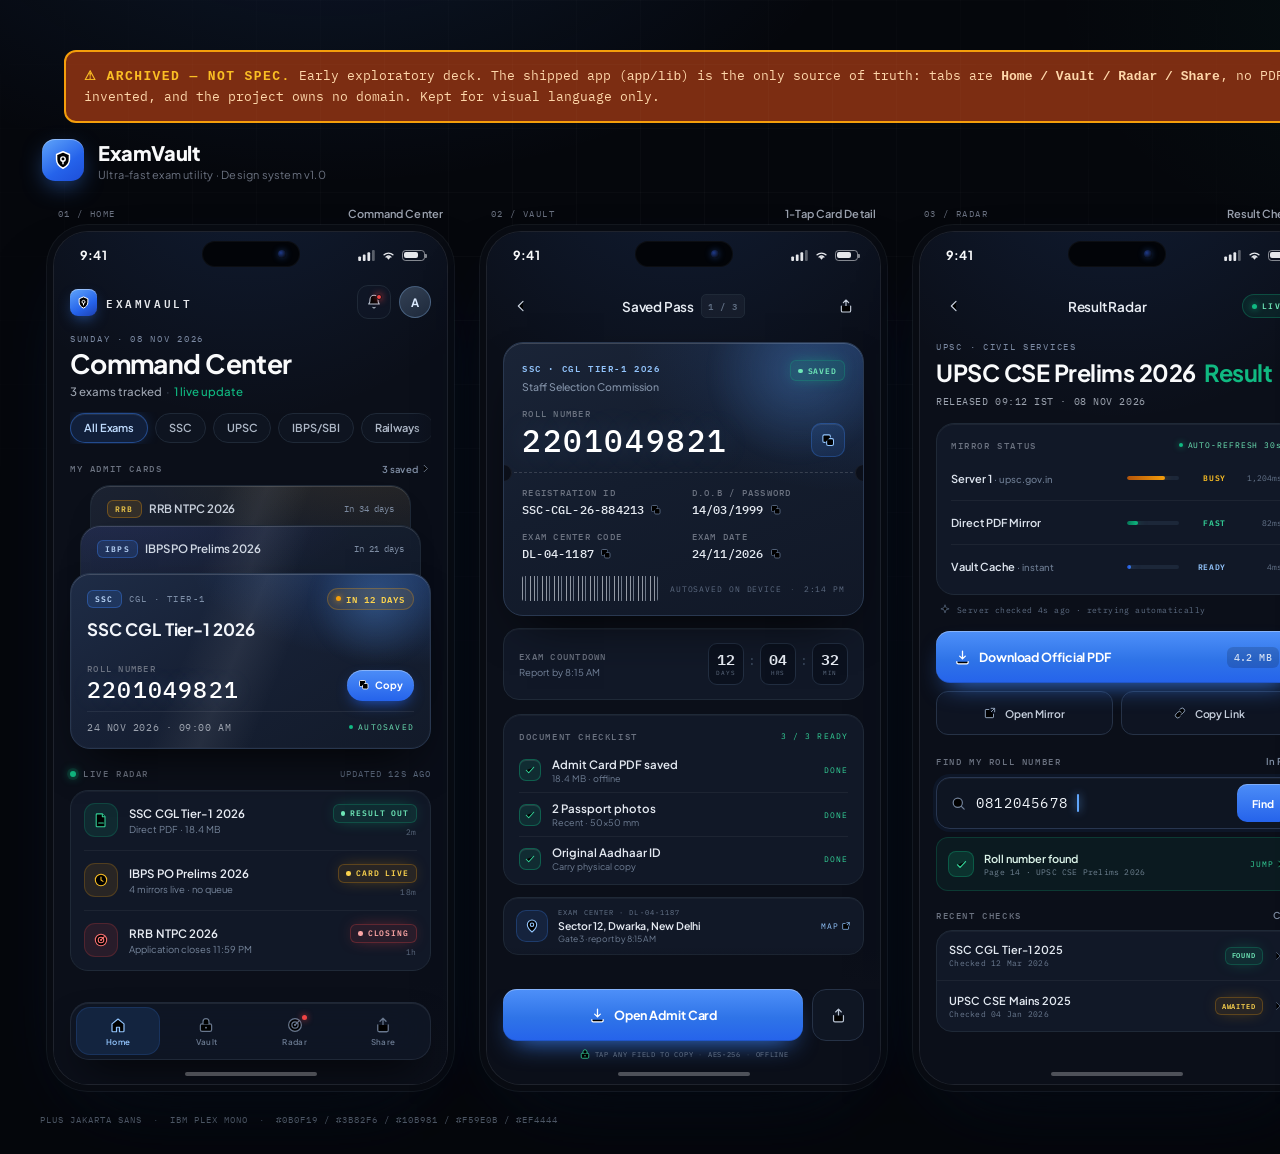
==== commit 776d3c99: "fix(release): Play-truthful docs, owned-host infra, and the web shell back in git Release/config aud" ====
--- a/design/index.html
+++ b/design/index.html
@@ -10,6 +10,28 @@
 <link rel="stylesheet" href="styles.css" />
 </head>
 <body>
+
+<!-- ======================================================================
+     ARCHIVED — NOT SPEC.
+     This deck predates the shipped app and is kept only for its visual
+     language (tokens, pass cards, layout geometry). Where it disagrees with
+     app/lib, THE CODE WINS. Known drift, deliberately not re-drawn here:
+     the shipped tabs are Home / Vault / Radar / Share; the app mirrors no
+     PDFs and runs no "mirror status" probes (it links the commission's own
+     site); the share card never fabricates cut-offs, stats or a web URL —
+     the project owns no domain; the result checker is hash-based (no PDF
+     pages to "jump to"). The four outright false claims this file used to
+     carry — an `examvault.in` link, an invented CUT-OFF grid, a
+     "JOIN 12,480 ASPIRANTS" counter and a "Groups" tab — have been
+     corrected in place; treat everything else as mood, not spec.
+     ====================================================================== -->
+<div role="note" style="margin:16px 24px;padding:14px 18px;border-radius:12px;background:#7C2D12;border:2px solid #F59E0B;color:#FED7AA;font-family:'IBM Plex Mono',monospace;font-size:13px;line-height:1.55;">
+  <strong style="color:#FBBF24;letter-spacing:1.4px;">⚠ ARCHIVED — NOT SPEC.</strong>
+  Early exploratory deck. The shipped app (<code>app/lib</code>) is the only
+  source of truth: tabs are <strong>Home / Vault / Radar / Share</strong>, no
+  PDFs are mirrored, no cut-offs or counters are ever invented, and the project
+  owns no domain. Kept for visual language only.
+</div>
 
 <svg width="0" height="0" style="position:absolute" aria-hidden="true">
   <defs>
@@ -188,7 +210,10 @@
           <button class="tab tab--active"><svg class="ic"><use href="#i-home"/></svg><span>Home</span></button>
           <button class="tab"><svg class="ic"><use href="#i-lock"/></svg><span>Vault</span></button>
           <button class="tab"><span class="tab-dot-wrap"><svg class="ic"><use href="#i-radar"/></svg><i class="tab-dot"></i></span><span>Radar</span></button>
-          <button class="tab"><svg class="ic"><use href="#i-users"/></svg><span>Groups</span></button>
+          <!-- Shipped tabs are Home / Vault / Radar / Share (EvTab in
+               app/lib/features/shell/root_shell.dart). This used to say
+               "Groups" — a tab that was never built. -->
+          <button class="tab"><svg class="ic"><use href="#i-share"/></svg><span>Share</span></button>
         </nav>
         <div class="home-indicator"></div>
       </div>
@@ -470,25 +495,26 @@
               <div class="sc-body">
                 <div class="sc-brandrow">
                   <div class="sc-brand"><span class="sc-mark"><svg class="ic"><use href="#i-vault"/></svg></span>EXAMVAULT</div>
-                  <span class="sc-link">examvault.in</span>
+                  <!-- The app's real CTA line (share_infographic.dart shows it
+                       when no public link exists — the project owns no domain,
+                       so it never prints a URL like the fictional one that
+                       used to sit here). -->
+                  <span class="sc-link">Ask in your study group</span>
                 </div>
                 <div class="sc-exam">SSC CGL · TIER-1 2026</div>
                 <div class="sc-headline">RESULT<br/>IS <span class="sc-mark-word">LIVE</span></div>
-                <div class="sc-sub">Cut-off &amp; direct PDF link inside</div>
-                <div class="sc-cutoff">
-                  <div class="sc-cutoff-label">CUT-OFF · TIER-1</div>
-                  <div class="sc-cutoff-grid">
-                    <div><span>UR</span><b>152.5</b></div>
-                    <div><span>OBC</span><b>149.0</b></div>
-                    <div><span>SC</span><b>141.0</b></div>
-                    <div><span>ST</span><b>138.5</b></div>
-                  </div>
-                </div>
+                <!-- Real subline for a published result (whatsapp_share_card_screen.dart). -->
+                <div class="sc-sub">Official link &amp; instant roll-number check</div>
+                <!-- The invented CUT-OFF grid that used to sit here is gone:
+                     the shipped card renders cut-offs ONLY when a publisher
+                     actually released them, and never with made-up numbers. -->
                 <div class="sc-cta">
                   <span>Check your roll no.</span>
                   <span class="sc-cta-arrow">→</span>
                 </div>
-                <div class="sc-foot">JOIN 12,480 ASPIRANTS <span>·</span> VERIFIED SOURCE <span>·</span> FREE</div>
+                <!-- Real footer (share_infographic.dart): always-true claims only.
+                     "JOIN 12,480 ASPIRANTS · VERIFIED SOURCE" were both invented. -->
+                <div class="sc-foot">FREE <span>·</span> NO ACCOUNT <span>·</span> CHECKED ON YOUR DEVICE</div>
               </div>
             </div>
           </div>
@@ -525,8 +551,10 @@
 
           <div class="attach">
             <div class="attach-main">
-              <div class="attach-title">Attach cut-off PDF</div>
-              <div class="attach-sub">4.2 MB · mirrors included</div>
+              <!-- "Attach cut-off PDF · mirrors included" promised two things
+                   the app does not do (it has no cut-off PDFs and no mirrors). -->
+              <div class="attach-title">Attach PDF to message</div>
+              <div class="attach-sub">Off = a direct link is sent instead</div>
             </div>
             <span class="switch switch--on"><i></i></span>
           </div>
